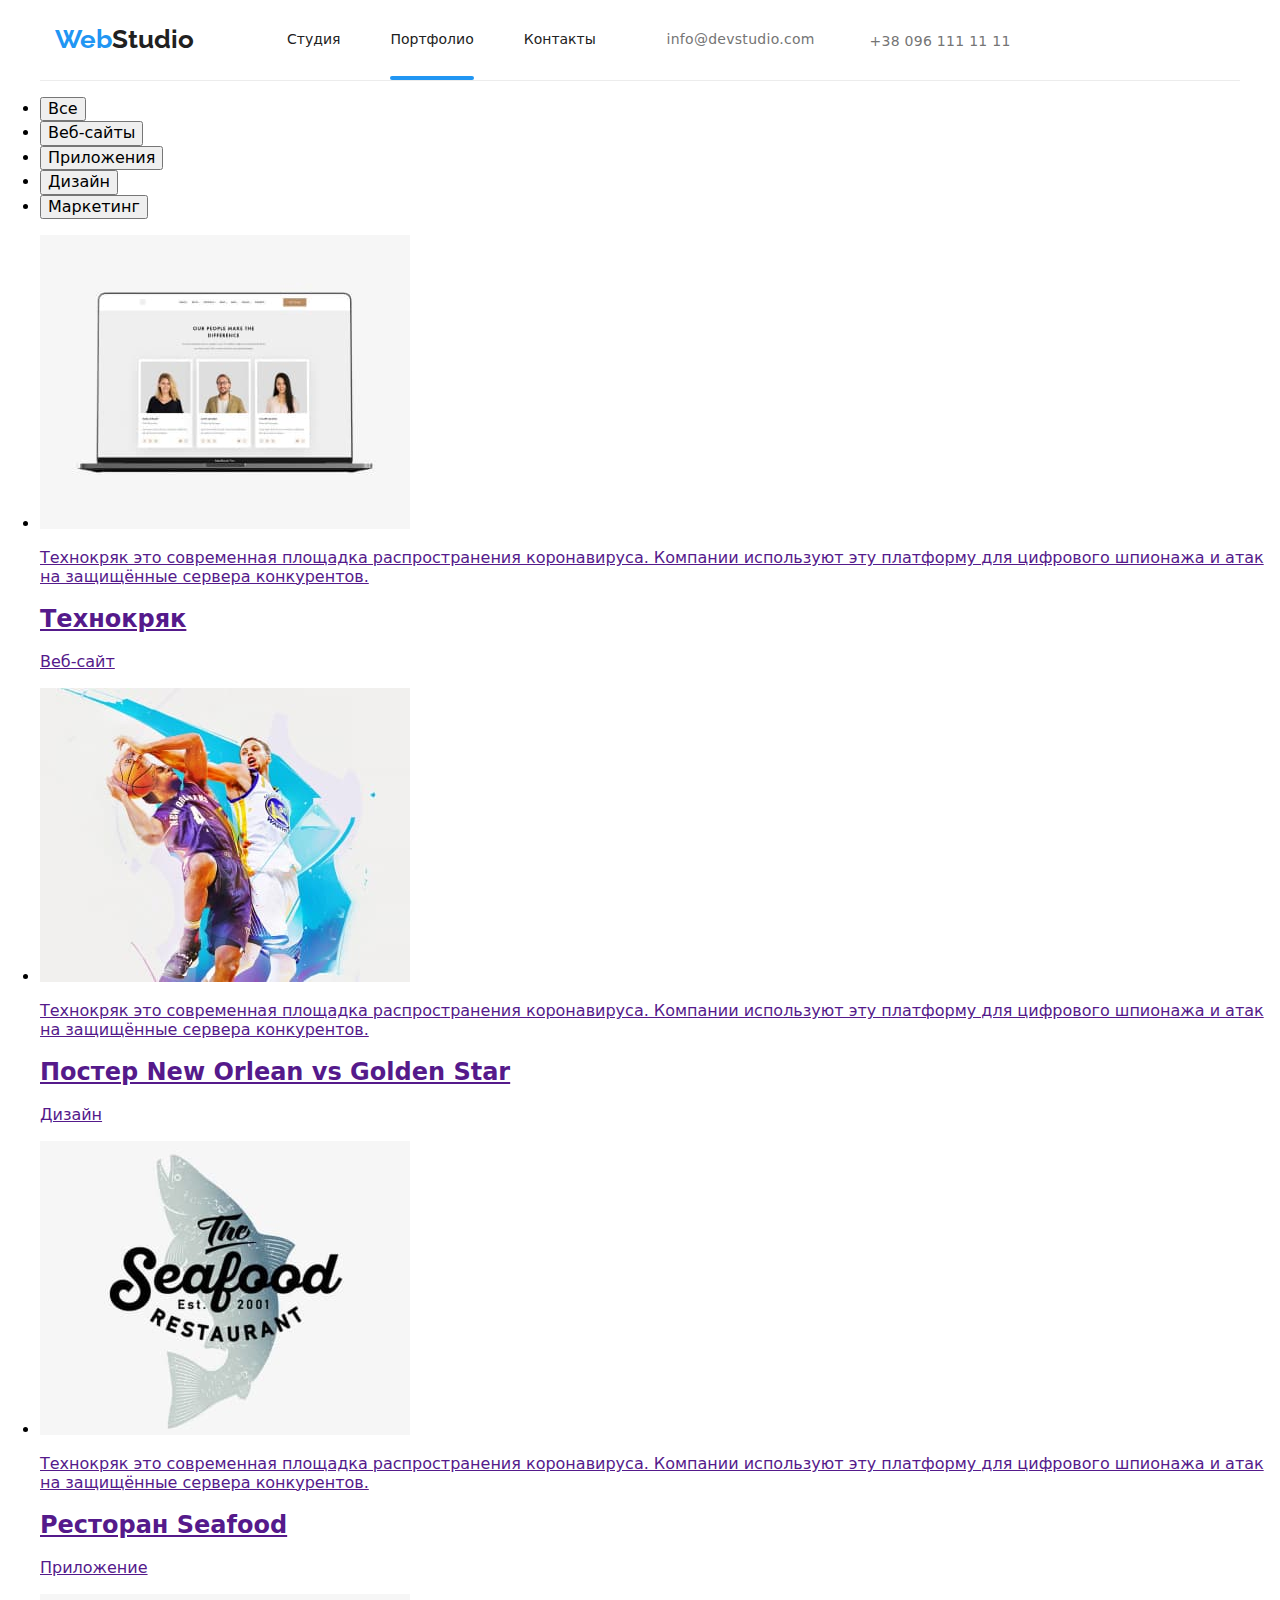
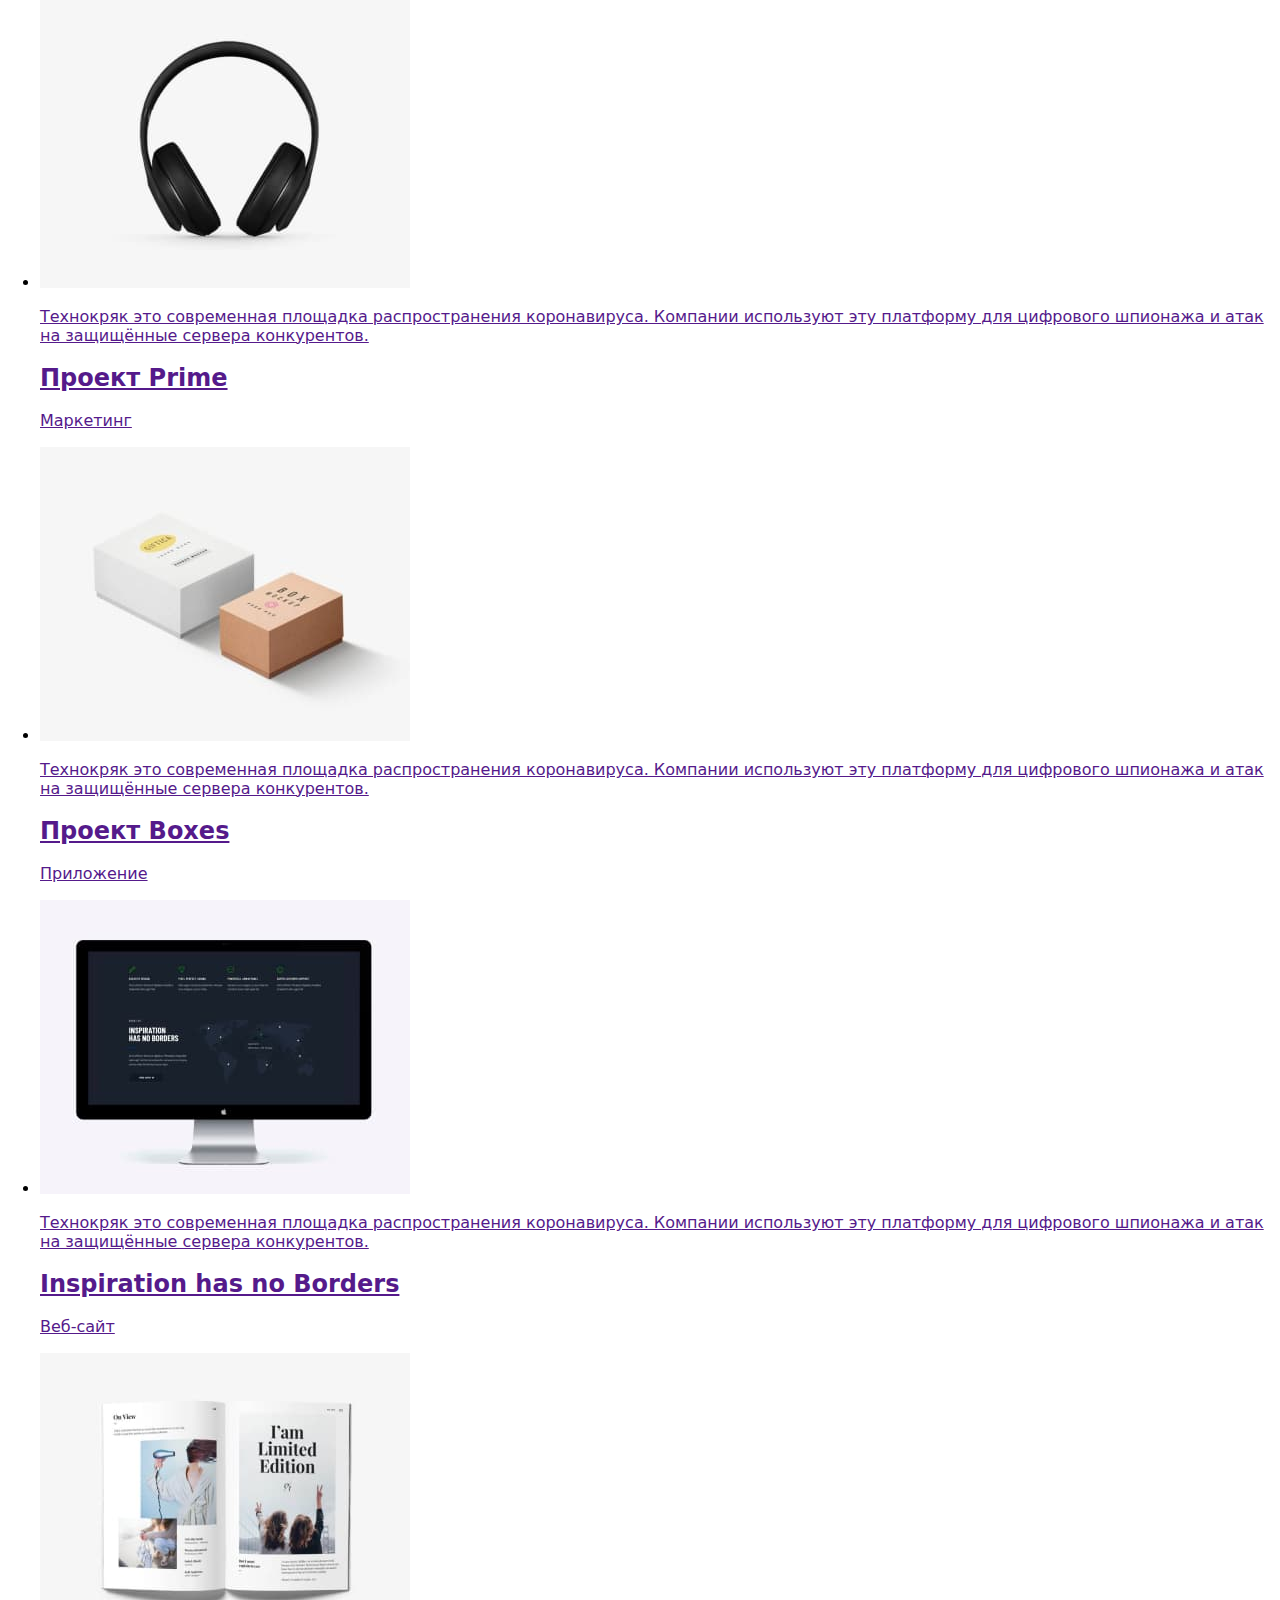
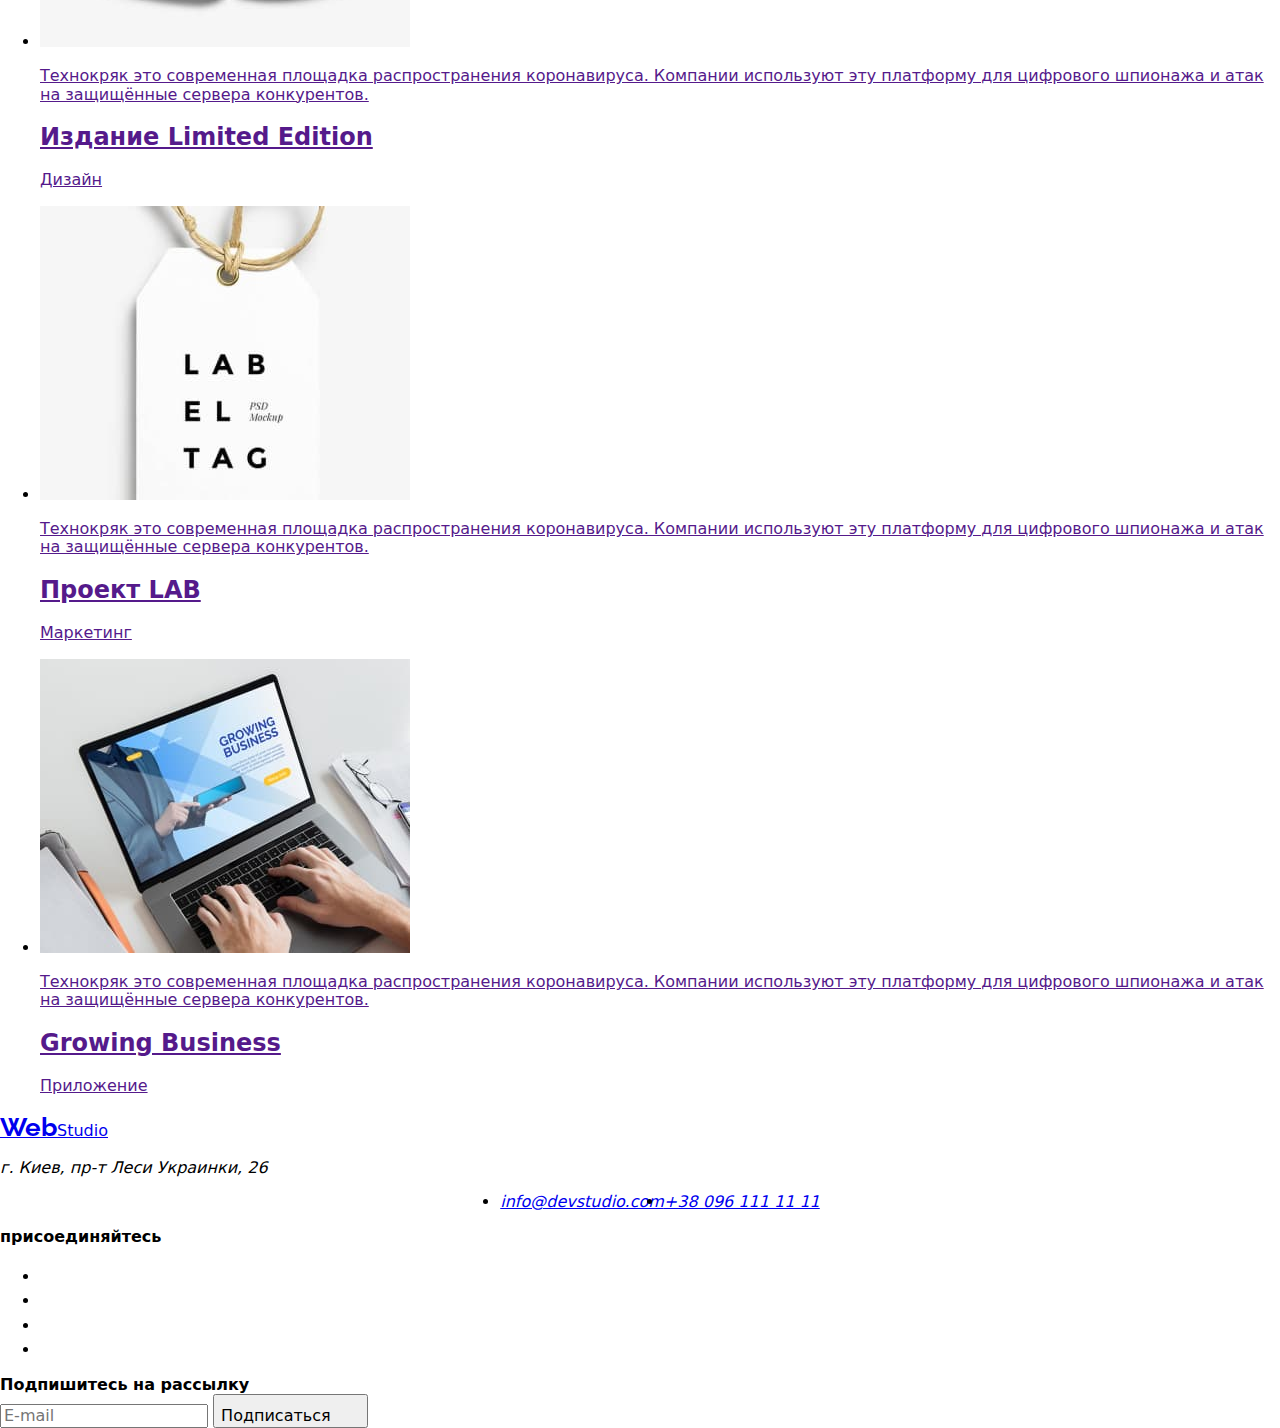
==== portfolio.html @ 25b73cc4 "Сделала хедер и герой" ====
<!DOCTYPE html>
<html lang="ru">
<head>
    <meta charset="UTF-8">
    <meta http-equiv="X-UA-Compatible" content="IE=edge">
    <meta name="viewport" content="width=device-width, initial-scale=1.0">
    <title>Portfolio</title>
    <link rel="preconnect" href="https://fonts.googleapis.com">
    <link rel="preconnect" href="https://fonts.gstatic.com" crossorigin>
    <link href="https://fonts.googleapis.com/css2?family=Raleway:wght@700&family=Roboto:wght@400;500;700;900&display=swap" rel="stylesheet">
    <link rel="stylesheet" href="https://cdnjs.cloudflare.com/ajax/libs/modern-normalize/1.1.0/modern-normalize.min.css">
    <link rel="stylesheet" href="./css/main.min.css">
</head>
<body>
    <!--Шапка сайта-->
    <header class="page-hader">
        <nav class="main-nav">
            <a href="./index.html" class="logo">
            <span class="logo__part">Web</span><span class="logo__dark">Studio</span>
            </a>
            <ul class="main-nav__item">
                <li class="main-nav__list"><a href="./index.html" class="main-nav__link">Студия</a></li>
                <li class="main-nav__list"><a href="./portfolio.html" class="main-nav__link current">Портфолио</a></li>
                <li class="main-nav__list"><a href="" class="main-nav__link">Контакты</a></li>
            </ul>
        </nav>
            <ul class="contacts-box">
                <li class="contacts-box__list">
                    <a href="mailto:info@devstudio.com" class="contacts-box__link">
                        <svg class="contacts-box__icon" width="16" height="12">
                            <use href="../images/icons.svg#icon-mail"></use>
                        </svg>
                    info@devstudio.com</a>
                </li>
                <li class="contacts-box__list">
                    <a href="tel:+380961111111" class="contacts-box__link">
                        <svg class="contacts-box__icon" width="10" height="16">
                            <use href="./images/icons.svg#icon-tel"></use>
                        </svg>
                    +38 096 111 11 11</a>
                </li>
            </ul>
</header>
    <!--Уникальное содержание сайта-->
    <main>
    <section class="item centred section">
        <div class="conteiner">
        <!--Портфолио-->
        <!--Фильтр-->
             <ul class="btns">
                <li class="list-btn"><button class="btn centred" type="button">Все</button></li>
                <li class="list-btn"><button class="btn centred" type="button">Веб-сайты</button></li>
                <li class="list-btn"><button class="btn centred" type="button">Приложения</button></li>
                <li class="list-btn"><button class="btn centred" type="button">Дизайн</button></li>
                <li class="list-btn"><button class="btn centred" type="button">Маркетинг</button></li>
            </ul>

        <!--Набор карточек-->
            <ul class="preview">
                <li class="title-list">
                    <a href="" class="preview-link">
                        <div class="image">
                            <img src="./images/img7.jpg" class="title-img" alt="Наши люди" width="370">
                            <!-- hover overlay-->

                            <div class="text-inscription">
                                <p class="text">
                                Технокряк это современная площадка распространения коронавируса. Компании используют эту платформу для цифрового шпионажа и атак на защищённые сервера конкурентов.
                                </p>
                            </div>
                        </div>
                        <div class="padding">
                            <h2 class="title">Технокряк</h2>
                            <p class="part">Веб-сайт</p>
                        </div> 
                    </a>
                </li>
                <li class="title-list">
                    <a href="" class="preview-link">
                        <div class="image">
                            <img src="./images/img8.jpg" class="title-img" alt="Два парня играют в баскетбол" width="370">
                            
                            <!-- hover overlay-->

                            <div class="text-inscription">
                                <p class="text">
                                Технокряк это современная площадка распространения коронавируса. Компании используют эту платформу для цифрового шпионажа и атак на защищённые сервера конкурентов.
                                </p>
                            </div>
                        </div>
                        <div class="padding">
                            <h2 class="title">Постер New Orlean vs Golden Star</h2>
                            <p class="part">Дизайн</p>
                        </div>
                    </a> 
                </li>
                <li class="title-list">
                    <a href="" class="preview-link">
                        <div class="image">
                            <img src="./images/img9.jpg" class="title-img" alt="Логотип ресторана Seafood" width="370">
                            <!-- hover overlay-->

                            <div class="text-inscription">
                                <p class="text">
                                Технокряк это современная площадка распространения коронавируса. Компании используют эту платформу для цифрового шпионажа и атак на защищённые сервера конкурентов.
                                </p>
                            </div>
                        </div>
                        <div class="padding">
                            <h2 class="title">Ресторан Seafood</h2>
                            <p class="part">Приложение</p>
                        </div> 
                    </a>       
                </li>
                <li class="title-list">
                    <a href="" class="preview-link">
                        <div class="image">
                            <img src="./images/img10.jpg" class="title-img" alt="Наши люди" width="370">
                            <!-- hover overlay-->

                            <div class="text-inscription">
                                <p class="text">
                                Технокряк это современная площадка распространения коронавируса. Компании используют эту платформу для цифрового шпионажа и атак на защищённые сервера конкурентов.
                                </p>
                            </div>
                        </div>
                        <div class="padding">
                            <h2 class="title">Проект Prime</h2>
                            <p class="part">Маркетинг</p>
                        </div> 
                    </a>
                </li>
                <li class="title-list">
                    <a href="" class="preview-link">
                        <div class="image">
                            <img src="./images/img11.jpg" class="title-img" alt="Наушники" width="370">
                            
                            <!-- hover overlay-->

                            <div class="text-inscription">
                                <p class="text">
                                Технокряк это современная площадка распространения коронавируса. Компании используют эту платформу для цифрового шпионажа и атак на защищённые сервера конкурентов.
                                </p>
                            </div>
                        </div>
                        <div class="padding">
                            <h2 class="title">Проект Boxes</h2>
                            <p class="part">Приложение</p>
                        </div>
                    </a> 
                </li>
                <li class="title-list">
                    <a href="" class="preview-link">
                        <div class="image">
                            <img src="./images/img12.jpg" class="title-img" alt="Логотип ресторана Seafood" width="370">
                            <!-- hover overlay-->

                            <div class="text-inscription">
                                <p class="text">
                                Технокряк это современная площадка распространения коронавируса. Компании используют эту платформу для цифрового шпионажа и атак на защищённые сервера конкурентов.
                                </p>
                            </div>
                        </div>
                        <div class="padding">
                            <h2 class="title">Inspiration has no Borders</h2>
                            <p class="part">Веб-сайт</p>
                        </div> 
                    </a>       
                </li>
                <li class="title-list">
                    <a href="" class="preview-link">
                        <div class="image">
                            <img src="./images/img13.jpg" class="title-img" alt="Наши люди" width="370">
                            <!-- hover overlay-->

                            <div class="text-inscription">
                                <p class="text">
                                Технокряк это современная площадка распространения коронавируса. Компании используют эту платформу для цифрового шпионажа и атак на защищённые сервера конкурентов.
                                </p>
                            </div>
                        </div>
                        <div class="padding">
                            <h2 class="title">Издание Limited Edition</h2>
                            <p class="part">Дизайн</p>
                        </div> 
                    </a>
                </li>
                <li class="title-list">
                    <a href="" class="preview-link">
                        <div class="image">
                            <img src="./images/img14.jpg" class="title-img" alt="Два парня играют в баскетбол" width="370">
                            
                            <!-- hover overlay-->

                            <div class="text-inscription">
                                <p class="text">
                                Технокряк это современная площадка распространения коронавируса. Компании используют эту платформу для цифрового шпионажа и атак на защищённые сервера конкурентов.
                                </p>
                            </div>
                        </div>
                        <div class="padding">
                            <h2 class="title">Проект LAB</h2>
                            <p class="part">Маркетинг</p>
                        </div>
                    </a> 
                </li>
                <li class="title-list">
                    <a href="" class="preview-link">
                        <div class="image">
                            <img src="./images/img15.jpg" class="title-img" alt="Логотип ресторана Seafood" width="370">
                            <!-- hover overlay-->

                            <div class="text-inscription">
                                <p class="text">
                                Технокряк это современная площадка распространения коронавируса. Компании используют эту платформу для цифрового шпионажа и атак на защищённые сервера конкурентов.
                                </p>
                            </div>
                        </div>
                        <div class="padding">
                            <h2 class="title">Growing Business</h2>
                            <p class="part">Приложение</p>
                        </div> 
                    </a>       
                </li>
            </ul>
        </div>
    </section>
    </main>

<!--Подвал-->
<footer class="footer">
    <div class="footer-section">
        <div class="address-box">
            <a class="logo-link" href="./index.html">
                <span class="logo">Web</span><span class="logo-light">Studio</span>
            </a>
            <address class="address">
                <p class="part">г. Киев, пр-т Леси Украинки, 26</p>
                <ul class="contacts-box">
                    <li class="list"><a href="mailto:info@devstudio.com" class="link">info@devstudio.com</a></li>
                    <li><a href="tel:+380961111111" class="link">+38 096 111 11 11</a></li>
                </ul>
            </address>
        </div>  
        <div class="social-box">
            <b class="appeal">присоединяйтесь</b>
            <ul class="social-links">
                <li class="list-link">
                    <a href="" class="link-social">
                    <svg class="icon" width="20" height="20">
                        <use href="./images/icons.svg#icon-instagram"></use>
                    </svg>
                    </a></li>
                <li class="list-link">
                    <a href="" class="link-social">
                    <svg class="icon" width="20" height="20">
                        <use href="./images/icons.svg#icon-twitter"></use>
                    </svg>
                    </a></li>
                <li class="list-link">
                    <a href="" class="link-social">
                    <svg class="icon" width="20" height="20">
                        <use href="./images/icons.svg#icon-facebook"></use>
                    </svg>
                    </a></li>
                <li class="list-link">
                    <a href="" class="link-social">
                    <svg class="icon" width="20" height="20">
                        <use href="./images/icons.svg#icon-linkedin"></use>
                    </svg>
                    </a></li>
            </ul>
        </div>
        <div class="sign-box">
            <b class="appeal">Подпишитесь на рассылку</b>
            <form class="sign-form">
                <input type="mail"  placeholder="E-mail"/>
            <button class="btn">Подписаться
                <svg class="icon" width="24" height="24">
                    <use href="./images/icons.svg#icon-send" ></use>
                </svg>
            </button>
            </form>
    </div>
</footer>
</body>
</html>
---- css/main.min.css ----
.main-nav__item{list-style-type:none;margin:0;padding:0}.main-nav__item,.main-nav,.page-hader{display:flex;align-items:center}.hero{text-align:center}.page-hader{width:1200px;padding-left:15px;padding-right:15px;margin:0 auto}.page-hader{background-color:#fff;border-bottom:1px solid #ececec}.main-nav__link{position:relative;display:block;padding-top:32px;padding-bottom:32px;font-weight:500;font-size:14px;line-height:1.14;color:#212121;text-decoration:none;transition:color 250ms cubic-bezier(0.4, 0, 0.2, 1)}.main-nav__link:hover,.main-nav__link:focus{color:#2196f3}.main-nav__link::after{content:"";position:absolute;left:0;bottom:0;display:block;width:100%;height:4px;background:#2196f3;border-radius:2px;opacity:0}.current::after{opacity:1;color:#2196f3}.main-nav__list:not(:last-child){margin-right:50px}.contacts-box{display:block;display:flex;justify-content:center}.contacts-box__link{color:currentColor;font-weight:500;font-size:14px;line-height:1.14;letter-spacing:.02em;text-decoration:none;font-style:normal;padding-top:32px;padding-bottom:32px;margin:0;color:#757575;transition:color 250ms cubic-bezier(0.4, 0, 0.2, 1)}.contacts-box__link:hover,.contacts-box__link:focus{color:#2196f3}.contacts-box__list{display:flex;display:inline-block;justify-content:center;align-items:center;cursor:pointer;fill:currentColor}.contacts-box__list:not(:last-child){margin-right:30px}.contacts-box__icon{margin-right:10px}.logo{font-family:Raleway,sans-serif;font-weight:bold;font-size:26px;line-height:1.2;text-decoration:none}.logo__part{color:#2196f3}.logo__light{color:#fff}.logo__dark{color:#212121;margin-right:93px}.hero{padding-top:200px;padding-bottom:200px;max-width:1600px;margin-left:auto;margin-right:auto;background-repeat:no-repeat;background-position:center;background-size:cover;background-image:linear-gradient(rgba(47, 48, 58, 0.4), rgba(47, 48, 58, 0.4)),url(../images/img22.jpg)}.hero__title{font-weight:900;font-size:44px;line-height:1.36;color:#fff;text-transform:uppercase;margin-bottom:30px}.hero__btn{display:inline-block;padding-top:10px;padding-bottom:10px;padding-left:32px;padding-right:32px;font-family:Roboto;font-weight:700;font-size:16px;line-height:1.87;min-width:200px;background:#2196f3;cursor:pointer;color:#fff;border-radius:4px;box-shadow:0px 4px 4px rgba(0,0,0,.15);transform:background-color 250ms cubic-bezier(0.4, 0, 0.2, 1);border:none}.hero__btn:hover,.hero__btn:focus{background-color:#188ce8}/*# sourceMappingURL=main.min.css.map */
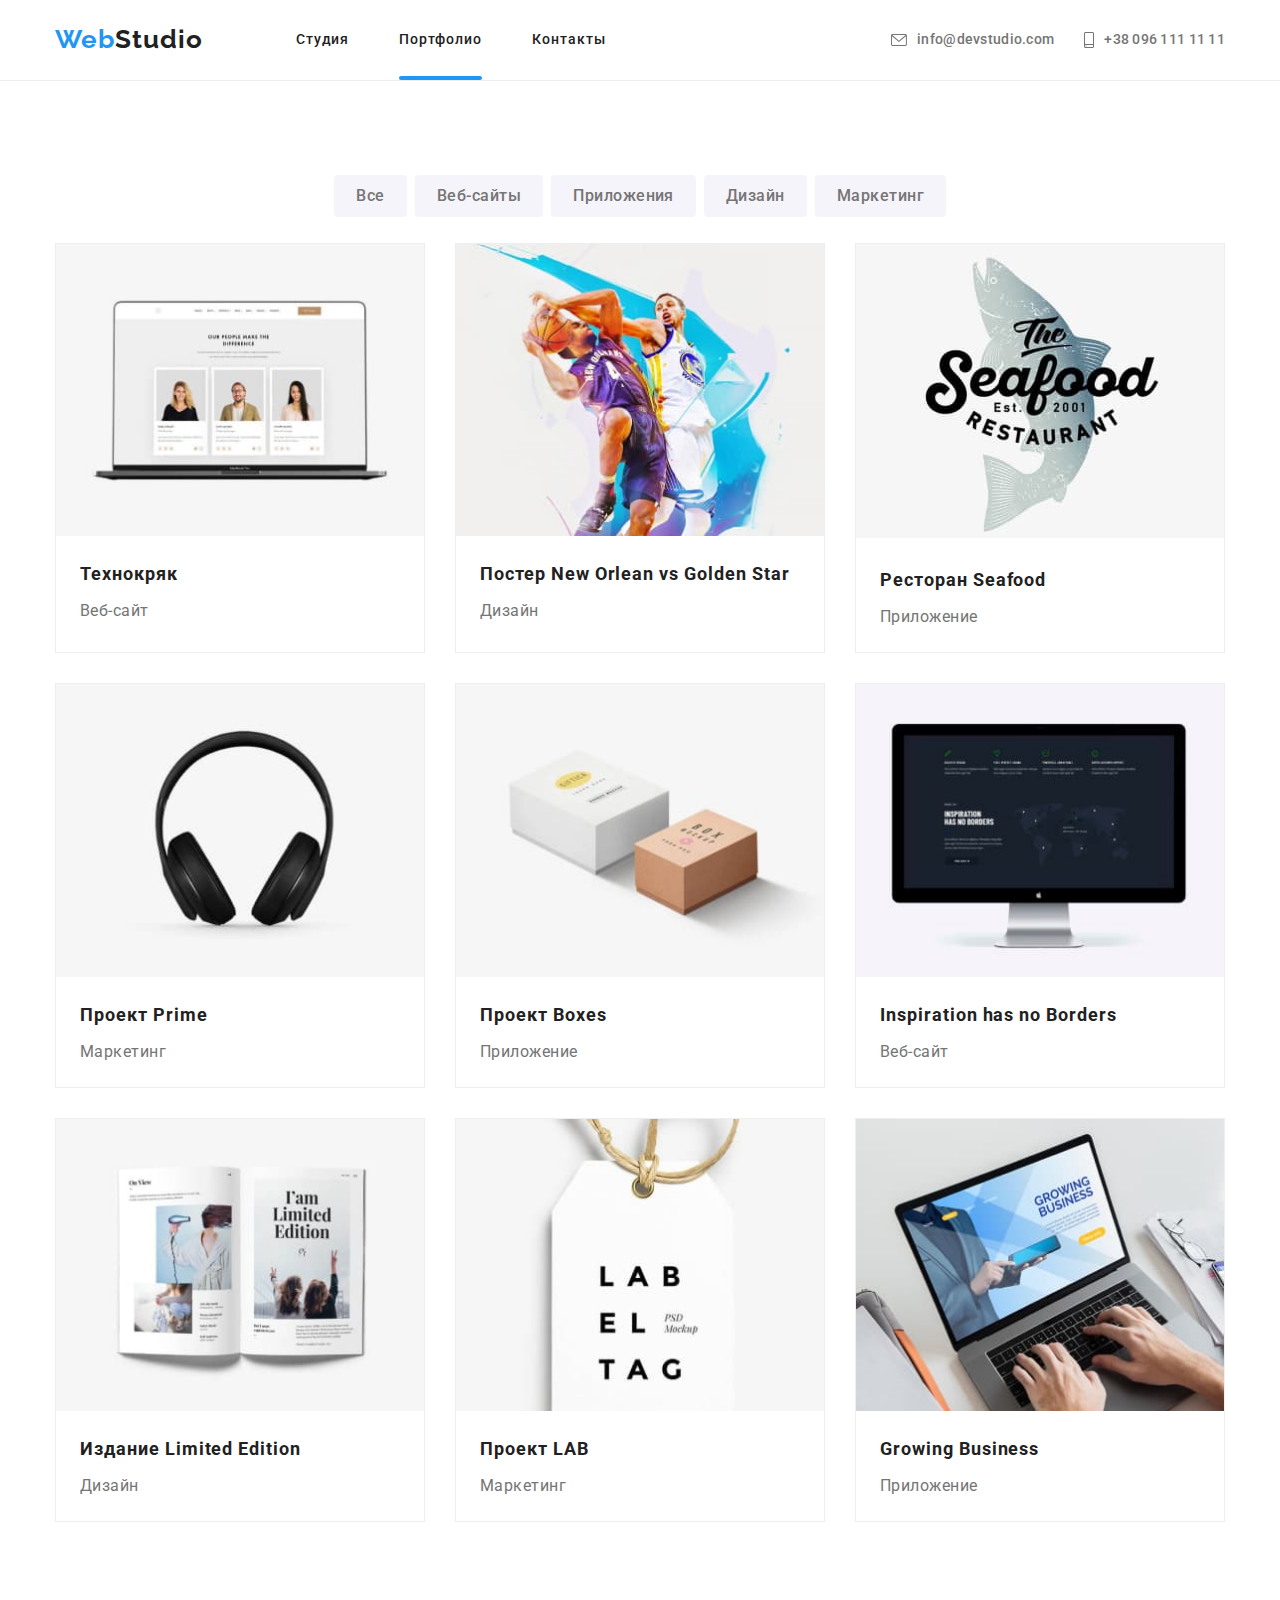
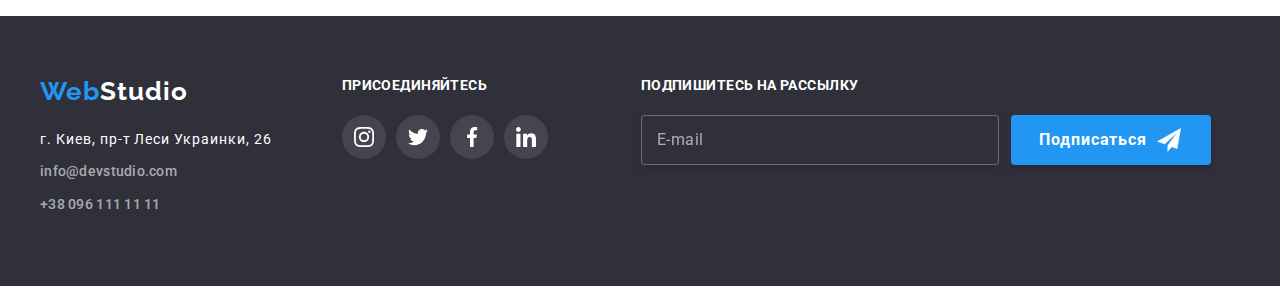
==== commit 49d3ec67: "BEM & SASS" ====
--- a/portfolio.html
+++ b/portfolio.html
@@ -14,211 +14,206 @@
 <body>
     <!--Шапка сайта-->
     <header class="page-hader">
-        <nav class="main-nav">
-            <a href="./index.html" class="logo">
-            <span class="logo__part">Web</span><span class="logo__dark">Studio</span>
-            </a>
-            <ul class="main-nav__item">
-                <li class="main-nav__list"><a href="./index.html" class="main-nav__link">Студия</a></li>
-                <li class="main-nav__list"><a href="./portfolio.html" class="main-nav__link current">Портфолио</a></li>
-                <li class="main-nav__list"><a href="" class="main-nav__link">Контакты</a></li>
+        <div class="conteiner page-hader__conteiner">
+            <nav class="main-nav">
+                <a href="./index.html" class="logo">
+                <span class="logo__part">Web</span><span class="logo__dark">Studio</span>
+                </a>
+                <ul class="main-nav__item">
+                    <li class="main-nav__list"><a href="./index.html" class="main-nav__link">Студия</a></li>
+                    <li class="main-nav__list"><a href="./portfolio.html" class="main-nav__link current">Портфолио</a></li>
+                    <li class="main-nav__list"><a href="" class="main-nav__link">Контакты</a></li>
+                </ul>
+            </nav>
+            <ul class="contacts-box">
+                    <li class="contacts-box__list">
+                        <a href="mailto:info@devstudio.com" class="contacts-box__link">
+                            <svg class="contacts-box__icon" width="16" height="12">
+                                <use href="../images/icons.svg#icon-mail"></use>
+                            </svg>
+                        info@devstudio.com</a>
+                    </li>
+                    <li class="contacts-box__list">
+                        <a href="tel:+380961111111" class="contacts-box__link">
+                            <svg class="contacts-box__icon" width="10" height="16">
+                                <use href="./images/icons.svg#icon-tel"></use>
+                            </svg>
+                        +38 096 111 11 11</a>
+                    </li>
             </ul>
-        </nav>
-            <ul class="contacts-box">
-                <li class="contacts-box__list">
-                    <a href="mailto:info@devstudio.com" class="contacts-box__link">
-                        <svg class="contacts-box__icon" width="16" height="12">
-                            <use href="../images/icons.svg#icon-mail"></use>
-                        </svg>
-                    info@devstudio.com</a>
-                </li>
-                <li class="contacts-box__list">
-                    <a href="tel:+380961111111" class="contacts-box__link">
-                        <svg class="contacts-box__icon" width="10" height="16">
-                            <use href="./images/icons.svg#icon-tel"></use>
-                        </svg>
-                    +38 096 111 11 11</a>
-                </li>
-            </ul>
-</header>
+        </div>
+    </header>
     <!--Уникальное содержание сайта-->
     <main>
-    <section class="item centred section">
+    <section class="card-set section">
         <div class="conteiner">
         <!--Портфолио-->
         <!--Фильтр-->
-             <ul class="btns">
-                <li class="list-btn"><button class="btn centred" type="button">Все</button></li>
-                <li class="list-btn"><button class="btn centred" type="button">Веб-сайты</button></li>
-                <li class="list-btn"><button class="btn centred" type="button">Приложения</button></li>
-                <li class="list-btn"><button class="btn centred" type="button">Дизайн</button></li>
-                <li class="list-btn"><button class="btn centred" type="button">Маркетинг</button></li>
+             <ul class="card-set__btns">
+                <li class="card-set__list"><button class="card-set__btn" type="button">Все</button></li>
+                <li class="card-set__list"><button class="card-set__btn" type="button">Веб-сайты</button></li>
+                <li class="card-set__list"><button class="card-set__btn" type="button">Приложения</button></li>
+                <li class="card-set__list"><button class="card-set__btn" type="button">Дизайн</button></li>
+                <li class="card-set__list"><button class="card-set__btn" type="button">Маркетинг</button></li>
             </ul>
 
         <!--Набор карточек-->
-            <ul class="preview">
-                <li class="title-list">
-                    <a href="" class="preview-link">
-                        <div class="image">
-                            <img src="./images/img7.jpg" class="title-img" alt="Наши люди" width="370">
-                            <!-- hover overlay-->
-
-                            <div class="text-inscription">
-                                <p class="text">
-                                Технокряк это современная площадка распространения коронавируса. Компании используют эту платформу для цифрового шпионажа и атак на защищённые сервера конкурентов.
-                                </p>
-                            </div>
-                        </div>
-                        <div class="padding">
-                            <h2 class="title">Технокряк</h2>
-                            <p class="part">Веб-сайт</p>
-                        </div> 
-                    </a>
-                </li>
-                <li class="title-list">
-                    <a href="" class="preview-link">
-                        <div class="image">
-                            <img src="./images/img8.jpg" class="title-img" alt="Два парня играют в баскетбол" width="370">
+            <ul class="product-item">
+                <li class="product">
+                    <a href="" class="product__link">
+                        <div class="product__span">
+                            <img src="./images/img7.jpg" class="product__img" alt="Наши люди" width="370">
+                            <div class="product__inscription">
+                                <p class="product__text">
+                                Технокряк это современная площадка распространения коронавируса. Компании используют эту платформу для цифрового шпионажа и атак на защищённые сервера конкурентов.
+                                </p>
+                            </div>
+                        </div>
+                        <div class="product__main-info">
+                            <h2 class="product__title">Технокряк</h2>
+                            <p class="product__name">Веб-сайт</p>
+                        </div> 
+                    </a>
+                </li>
+                <li class="product">
+                    <a href="" class="product__link">
+                        <div class="product__span">
+                            <img src="./images/img8.jpg" class="product__img" alt="Два парня играют в баскетбол" width="370">
+            
+                            <div class="product__inscription">
+                                <p class="product__text">
+                                Технокряк это современная площадка распространения коронавируса. Компании используют эту платформу для цифрового шпионажа и атак на защищённые сервера конкурентов.
+                                </p>
+                            </div>
+                        </div>
+                        <div class="product__main-info">
+                            <h2 class="product__title">Постер New Orlean vs Golden Star</h2>
+                            <p class="product__name">Дизайн</p>
+                        </div>
+                    </a> 
+                </li>
+                <li class="product">
+                    <a href="" class="product__link">
+                        <div class="product__span">
+                            <img src="./images/img9.jpg" class="product__-img" alt="Логотип ресторана Seafood" width="370">
+                        
+
+                            <div class="product__inscription">
+                                <p class="product__text">
+                                Технокряк это современная площадка распространения коронавируса. Компании используют эту платформу для цифрового шпионажа и атак на защищённые сервера конкурентов.
+                                </p>
+                            </div>
+                        </div>
+                        <div class="product__main-info">
+                            <h2 class="product__title">Ресторан Seafood</h2>
+                            <p class="product__name">Приложение</p>
+                        </div> 
+                    </a>       
+                </li>
+                <li class="product">
+                    <a href="" class="product__link">
+                        <div class="product__span">
+                            <img src="./images/img10.jpg" class="product__img" alt="Наши люди" width="370">
                             
-                            <!-- hover overlay-->
-
-                            <div class="text-inscription">
-                                <p class="text">
-                                Технокряк это современная площадка распространения коронавируса. Компании используют эту платформу для цифрового шпионажа и атак на защищённые сервера конкурентов.
-                                </p>
-                            </div>
-                        </div>
-                        <div class="padding">
-                            <h2 class="title">Постер New Orlean vs Golden Star</h2>
-                            <p class="part">Дизайн</p>
+
+                            <div class="product__inscription">
+                                <p class="product__text">
+                                Технокряк это современная площадка распространения коронавируса. Компании используют эту платформу для цифрового шпионажа и атак на защищённые сервера конкурентов.
+                                </p>
+                            </div>
+                        </div>
+                        <div class="product__main-info">
+                            <h2 class="product__title">Проект Prime</h2>
+                            <p class="product__name">Маркетинг</p>
+                        </div> 
+                    </a>
+                </li>
+                <li class="product">
+                    <a href="" class="product__link">
+                        <div class="product__span">
+                            <img src="./images/img11.jpg" class="product__img" alt="Наушники" width="370">
+                            
+                            <div class="product__inscription">
+                                <p class="product__text">
+                                Технокряк это современная площадка распространения коронавируса. Компании используют эту платформу для цифрового шпионажа и атак на защищённые сервера конкурентов.
+                                </p>
+                            </div>
+                        </div>
+                        <div class="product__main-info">
+                            <h2 class="product__title">Проект Boxes</h2>
+                            <p class="product__name">Приложение</p>
                         </div>
                     </a> 
                 </li>
-                <li class="title-list">
-                    <a href="" class="preview-link">
-                        <div class="image">
-                            <img src="./images/img9.jpg" class="title-img" alt="Логотип ресторана Seafood" width="370">
-                            <!-- hover overlay-->
-
-                            <div class="text-inscription">
-                                <p class="text">
-                                Технокряк это современная площадка распространения коронавируса. Компании используют эту платформу для цифрового шпионажа и атак на защищённые сервера конкурентов.
-                                </p>
-                            </div>
-                        </div>
-                        <div class="padding">
-                            <h2 class="title">Ресторан Seafood</h2>
-                            <p class="part">Приложение</p>
+                <li class="product">
+                    <a href="" class="product__link">
+                        <div class="product__span">
+                            <img src="./images/img12.jpg" class="product__img" alt="Логотип ресторана Seafood" width="370">
+                           
+
+                            <div class="product__inscription">
+                                <p class="product__text">
+                                Технокряк это современная площадка распространения коронавируса. Компании используют эту платформу для цифрового шпионажа и атак на защищённые сервера конкурентов.
+                                </p>
+                            </div>
+                        </div>
+                        <div class="product__main-info">
+                            <h2 class="product__title">Inspiration has no Borders</h2>
+                            <p class="product__name">Веб-сайт</p>
                         </div> 
                     </a>       
                 </li>
-                <li class="title-list">
-                    <a href="" class="preview-link">
-                        <div class="image">
-                            <img src="./images/img10.jpg" class="title-img" alt="Наши люди" width="370">
-                            <!-- hover overlay-->
-
-                            <div class="text-inscription">
-                                <p class="text">
-                                Технокряк это современная площадка распространения коронавируса. Компании используют эту платформу для цифрового шпионажа и атак на защищённые сервера конкурентов.
-                                </p>
-                            </div>
-                        </div>
-                        <div class="padding">
-                            <h2 class="title">Проект Prime</h2>
-                            <p class="part">Маркетинг</p>
-                        </div> 
-                    </a>
-                </li>
-                <li class="title-list">
-                    <a href="" class="preview-link">
-                        <div class="image">
-                            <img src="./images/img11.jpg" class="title-img" alt="Наушники" width="370">
+                <li class="product">
+                    <a href="" class="product__link">
+                        <div class="product__span">
+                            <img src="./images/img13.jpg" class="product__img" alt="Наши люди" width="370">
+                        
+
+                            <div class="product__inscription">
+                                <p class="product__text">
+                                Технокряк это современная площадка распространения коронавируса. Компании используют эту платформу для цифрового шпионажа и атак на защищённые сервера конкурентов.
+                                </p>
+                            </div>
+                        </div>
+                        <div class="product__main-info">
+                            <h2 class="product__title">Издание Limited Edition</h2>
+                            <p class="product__name">Дизайн</p>
+                        </div> 
+                    </a>
+                </li>
+                <li class="product">
+                    <a href="" class="product__link">
+                        <div class="product__span">
+                            <img src="./images/img14.jpg" class="product__img" alt="Два парня играют в баскетбол" width="370">
                             
-                            <!-- hover overlay-->
-
-                            <div class="text-inscription">
-                                <p class="text">
-                                Технокряк это современная площадка распространения коронавируса. Компании используют эту платформу для цифрового шпионажа и атак на защищённые сервера конкурентов.
-                                </p>
-                            </div>
-                        </div>
-                        <div class="padding">
-                            <h2 class="title">Проект Boxes</h2>
-                            <p class="part">Приложение</p>
+
+                            <div class="product__inscription">
+                                <p class="product__text">
+                                Технокряк это современная площадка распространения коронавируса. Компании используют эту платформу для цифрового шпионажа и атак на защищённые сервера конкурентов.
+                                </p>
+                            </div>
+                        </div>
+                        <div class="product__main-info">
+                            <h2 class="product__title">Проект LAB</h2>
+                            <p class="product__name">Маркетинг</p>
                         </div>
                     </a> 
                 </li>
-                <li class="title-list">
-                    <a href="" class="preview-link">
-                        <div class="image">
-                            <img src="./images/img12.jpg" class="title-img" alt="Логотип ресторана Seafood" width="370">
-                            <!-- hover overlay-->
-
-                            <div class="text-inscription">
-                                <p class="text">
-                                Технокряк это современная площадка распространения коронавируса. Компании используют эту платформу для цифрового шпионажа и атак на защищённые сервера конкурентов.
-                                </p>
-                            </div>
-                        </div>
-                        <div class="padding">
-                            <h2 class="title">Inspiration has no Borders</h2>
-                            <p class="part">Веб-сайт</p>
-                        </div> 
-                    </a>       
-                </li>
-                <li class="title-list">
-                    <a href="" class="preview-link">
-                        <div class="image">
-                            <img src="./images/img13.jpg" class="title-img" alt="Наши люди" width="370">
-                            <!-- hover overlay-->
-
-                            <div class="text-inscription">
-                                <p class="text">
-                                Технокряк это современная площадка распространения коронавируса. Компании используют эту платформу для цифрового шпионажа и атак на защищённые сервера конкурентов.
-                                </p>
-                            </div>
-                        </div>
-                        <div class="padding">
-                            <h2 class="title">Издание Limited Edition</h2>
-                            <p class="part">Дизайн</p>
-                        </div> 
-                    </a>
-                </li>
-                <li class="title-list">
-                    <a href="" class="preview-link">
-                        <div class="image">
-                            <img src="./images/img14.jpg" class="title-img" alt="Два парня играют в баскетбол" width="370">
-                            
-                            <!-- hover overlay-->
-
-                            <div class="text-inscription">
-                                <p class="text">
-                                Технокряк это современная площадка распространения коронавируса. Компании используют эту платформу для цифрового шпионажа и атак на защищённые сервера конкурентов.
-                                </p>
-                            </div>
-                        </div>
-                        <div class="padding">
-                            <h2 class="title">Проект LAB</h2>
-                            <p class="part">Маркетинг</p>
-                        </div>
-                    </a> 
-                </li>
-                <li class="title-list">
-                    <a href="" class="preview-link">
-                        <div class="image">
-                            <img src="./images/img15.jpg" class="title-img" alt="Логотип ресторана Seafood" width="370">
-                            <!-- hover overlay-->
-
-                            <div class="text-inscription">
-                                <p class="text">
-                                Технокряк это современная площадка распространения коронавируса. Компании используют эту платформу для цифрового шпионажа и атак на защищённые сервера конкурентов.
-                                </p>
-                            </div>
-                        </div>
-                        <div class="padding">
-                            <h2 class="title">Growing Business</h2>
-                            <p class="part">Приложение</p>
+                <li class="product">
+                    <a href="" class="product__link">
+                        <div class="product__span">
+                            <img src="./images/img15.jpg" class="product__img" alt="Логотип ресторана Seafood" width="370">
+                           
+
+                            <div class="product__inscription">
+                                <p class="product__text">
+                                Технокряк это современная площадка распространения коронавируса. Компании используют эту платформу для цифрового шпионажа и атак на защищённые сервера конкурентов.
+                                </p>
+                            </div>
+                        </div>
+                        <div class="product__main-info">
+                            <h2 class="product__title">Growing Business</h2>
+                            <p class="product__name">Приложение</p>
                         </div> 
                     </a>       
                 </li>
@@ -228,60 +223,73 @@
     </main>
 
 <!--Подвал-->
-<footer class="footer">
-    <div class="footer-section">
-        <div class="address-box">
-            <a class="logo-link" href="./index.html">
-                <span class="logo">Web</span><span class="logo-light">Studio</span>
-            </a>
-            <address class="address">
-                <p class="part">г. Киев, пр-т Леси Украинки, 26</p>
-                <ul class="contacts-box">
-                    <li class="list"><a href="mailto:info@devstudio.com" class="link">info@devstudio.com</a></li>
-                    <li><a href="tel:+380961111111" class="link">+38 096 111 11 11</a></li>
+    <footer class="footer">
+        <div class="footer-section">
+            <div class="address-box">
+                <a href="./index.html" class="logo footer__logo">
+                    <span class="logo__part">Web</span><span class="logo__light">Studio</span>
+                    </a>
+                <address class="address">
+                    <p class="address__part">г. Киев, пр-т Леси Украинки, 26</p>
+                    <!--<ul class="contacts-box">
+                        <li class="list"><a href="mailto:info@devstudio.com" class="link">info@devstudio.com</a></li>
+                        <li><a href="tel:+380961111111" class="link">+38 096 111 11 11</a></li>
+                    </ul>-->
+                    <ul class="contacts">
+                        <li class="contacts__list">
+                            <a href="mailto:info@devstudio.com" class="contacts__link">info@devstudio.com</a>
+                        </li>
+                        <li class="contacts__list">
+                            <a href="tel:+380961111111" class="contacts__link">+38 096 111 11 11</a>
+                        </li>
+                    </ul>
+                </address>
+            </div>  
+            <div class="social-box">
+                <b class="social-box__appeal ">присоединяйтесь</b>
+                <ul class="social-links">
+                    <li class="social-links__list">
+                        <a href="" class="social-links__link">
+                        <svg class="social-links__icon footer__social-icon" width="20" height="20">
+                            <use href="./images/icons.svg#icon-instagram"></use>
+                        </svg>
+                        </a>
+                    </li>
+                    <li class="social-links__list">
+                        <a href="" class="social-links__link">
+                        <svg class="social-links__icon footer__social-icon" width="20" height="20">
+                            <use href="./images/icons.svg#icon-twitter"></use>
+                        </svg>
+                        </a>
+                    </li>
+                    <li class="social-links__list">
+                        <a href="" class="social-links__link">
+                        <svg class="social-links__icon footer__social-icon" width="20" height="20">
+                            <use href="./images/icons.svg#icon-facebook"></use>
+                        </svg>
+                        </a>
+                    </li>
+                    <li class="social-links__list">
+                        <a href="" class="social-links__link">
+                        <svg class="social-links__icon footer__social-icon" width="20" height="20">
+                            <use href="./images/icons.svg#icon-linkedin"></use>
+                        </svg>
+                        </a>
+                    </li>
                 </ul>
-            </address>
-        </div>  
-        <div class="social-box">
-            <b class="appeal">присоединяйтесь</b>
-            <ul class="social-links">
-                <li class="list-link">
-                    <a href="" class="link-social">
-                    <svg class="icon" width="20" height="20">
-                        <use href="./images/icons.svg#icon-instagram"></use>
-                    </svg>
-                    </a></li>
-                <li class="list-link">
-                    <a href="" class="link-social">
-                    <svg class="icon" width="20" height="20">
-                        <use href="./images/icons.svg#icon-twitter"></use>
-                    </svg>
-                    </a></li>
-                <li class="list-link">
-                    <a href="" class="link-social">
-                    <svg class="icon" width="20" height="20">
-                        <use href="./images/icons.svg#icon-facebook"></use>
-                    </svg>
-                    </a></li>
-                <li class="list-link">
-                    <a href="" class="link-social">
-                    <svg class="icon" width="20" height="20">
-                        <use href="./images/icons.svg#icon-linkedin"></use>
-                    </svg>
-                    </a></li>
-            </ul>
+            </div>
+            <div class="sign-box">
+                <b class="sign-box__appeal">Подпишитесь на рассылку</b>
+                <form class="sign-form">
+                    <input class="sign-form__input" type="mail"  placeholder="E-mail"/>
+                    <button class="sign-form__btn">Подписаться
+                        <svg class="sign-form__icon" width="24" height="24">
+                            <use href="./images/icons.svg#icon-send" ></use>
+                        </svg>
+                    </button>
+                </form>
+            </div>
         </div>
-        <div class="sign-box">
-            <b class="appeal">Подпишитесь на рассылку</b>
-            <form class="sign-form">
-                <input type="mail"  placeholder="E-mail"/>
-            <button class="btn">Подписаться
-                <svg class="icon" width="24" height="24">
-                    <use href="./images/icons.svg#icon-send" ></use>
-                </svg>
-            </button>
-            </form>
-    </div>
-</footer>
+    </footer>
 </body>
 </html>--- a/css/main.min.css
+++ b/css/main.min.css
@@ -1 +1 @@
-.main-nav__item{list-style-type:none;margin:0;padding:0}.main-nav__item,.main-nav,.page-hader{display:flex;align-items:center}.hero{text-align:center}.page-hader{width:1200px;padding-left:15px;padding-right:15px;margin:0 auto}.page-hader{background-color:#fff;border-bottom:1px solid #ececec}.main-nav__link{position:relative;display:block;padding-top:32px;padding-bottom:32px;font-weight:500;font-size:14px;line-height:1.14;color:#212121;text-decoration:none;transition:color 250ms cubic-bezier(0.4, 0, 0.2, 1)}.main-nav__link:hover,.main-nav__link:focus{color:#2196f3}.main-nav__link::after{content:"";position:absolute;left:0;bottom:0;display:block;width:100%;height:4px;background:#2196f3;border-radius:2px;opacity:0}.current::after{opacity:1;color:#2196f3}.main-nav__list:not(:last-child){margin-right:50px}.contacts-box{display:block;display:flex;justify-content:center}.contacts-box__link{color:currentColor;font-weight:500;font-size:14px;line-height:1.14;letter-spacing:.02em;text-decoration:none;font-style:normal;padding-top:32px;padding-bottom:32px;margin:0;color:#757575;transition:color 250ms cubic-bezier(0.4, 0, 0.2, 1)}.contacts-box__link:hover,.contacts-box__link:focus{color:#2196f3}.contacts-box__list{display:flex;display:inline-block;justify-content:center;align-items:center;cursor:pointer;fill:currentColor}.contacts-box__list:not(:last-child){margin-right:30px}.contacts-box__icon{margin-right:10px}.logo{font-family:Raleway,sans-serif;font-weight:bold;font-size:26px;line-height:1.2;text-decoration:none}.logo__part{color:#2196f3}.logo__light{color:#fff}.logo__dark{color:#212121;margin-right:93px}.hero{padding-top:200px;padding-bottom:200px;max-width:1600px;margin-left:auto;margin-right:auto;background-repeat:no-repeat;background-position:center;background-size:cover;background-image:linear-gradient(rgba(47, 48, 58, 0.4), rgba(47, 48, 58, 0.4)),url(../images/img22.jpg)}.hero__title{font-weight:900;font-size:44px;line-height:1.36;color:#fff;text-transform:uppercase;margin-bottom:30px}.hero__btn{display:inline-block;padding-top:10px;padding-bottom:10px;padding-left:32px;padding-right:32px;font-family:Roboto;font-weight:700;font-size:16px;line-height:1.87;min-width:200px;background:#2196f3;cursor:pointer;color:#fff;border-radius:4px;box-shadow:0px 4px 4px rgba(0,0,0,.15);transform:background-color 250ms cubic-bezier(0.4, 0, 0.2, 1);border:none}.hero__btn:hover,.hero__btn:focus{background-color:#188ce8}/*# sourceMappingURL=main.min.css.map */+html{box-sizing:border-box}*,*::before,*::after{box-sizing:inherit}body{margin:0;background:#fff;color:#757575;letter-spacing:.06em;font-family:Roboto,sans-serif}h1,h2,h3,h4,h5,h6,p,ul{padding:0;margin:0}.conteiner{width:1200px;padding-left:15px;padding-right:15px;margin:0 auto}.section{padding-top:94px;padding-bottom:94px}a{text-decoration:none}.contacts,.social-links,.social-links__list,.card-set__list,.clients__item,.team__list,.making__list,.features__list,.main-nav__item{list-style-type:none;margin:0;padding:0}.sign-form__btn,.sign-form,.clients__link,.team__item,.inscription,.icon,.page-hader__conteiner,.main-nav__item,.main-nav{display:flex;align-items:center}.card-set__btn,.card-set,.form__title,.clients__title,.team__list,.team__title,.making__title,.hero{text-align:center}.page-hader{background-color:#fff;border-bottom:1px solid #ececec}.main-nav__link{position:relative;display:block;padding-top:32px;padding-bottom:32px;font-weight:500;font-size:14px;line-height:1.14;color:#212121;text-decoration:none;transition:color 250ms cubic-bezier(0.4, 0, 0.2, 1)}.main-nav__link:hover,.main-nav__link:focus{color:#2196f3}.main-nav__link::after{content:"";position:absolute;left:0;bottom:0;display:block;width:100%;height:4px;background:#2196f3;border-radius:2px;opacity:0}.current::after{opacity:1;color:#2196f3}.main-nav__list:not(:last-child){margin-right:50px}.contacts-box{display:block;display:flex;justify-content:center;margin-left:auto;font-weight:500;font-size:14px;line-height:1.14;text-decoration:none;font-style:normal}.contacts-box__link{display:flex;align-items:center;justify-content:center;color:currentColor;font-weight:500;font-size:14px;line-height:1.14;letter-spacing:.02em;text-decoration:none;font-style:normal;padding-top:32px;padding-bottom:32px;margin:0;transition:color 250ms cubic-bezier(0.4, 0, 0.2, 1)}.contacts-box__link:hover,.contacts-box__link:focus{color:#2196f3}.contacts-box__list{display:flex;display:inline-block;justify-content:center;align-items:center;cursor:pointer;fill:currentColor}.contacts-box__list:not(:last-child){margin-right:30px}.contacts-box__icon{margin-right:10px}.logo{font-family:Raleway,sans-serif;font-weight:bold;font-size:26px;line-height:1.2;text-decoration:none}.logo__part{color:#2196f3}.logo__light{color:#fff}.logo__dark{color:#212121;margin-right:93px}.hero{background:#2f303a;padding-top:200px;padding-bottom:200px;max-width:1600px;margin-left:auto;margin-right:auto;background-repeat:no-repeat;background-position:center;background-size:cover;background-image:linear-gradient(rgba(47, 48, 58, 0.4), rgba(47, 48, 58, 0.4)),url(../images/img22.jpg)}.hero__title{font-weight:900;font-size:44px;line-height:1.36;color:#fff;text-transform:uppercase;margin-bottom:30px}.hero__btn{display:inline-block;padding-top:10px;padding-bottom:10px;padding-left:32px;padding-right:32px;font-family:Roboto;font-weight:700;font-size:16px;line-height:1.87;min-width:200px;background:#2196f3;cursor:pointer;color:#fff;border-radius:4px;box-shadow:0px 4px 4px rgba(0,0,0,.15);transform:background-color 250ms cubic-bezier(0.4, 0, 0.2, 1);border:none}.hero__btn:hover,.hero__btn:focus{background-color:#188ce8}.features{padding-top:94px}.icon{justify-content:center;height:120px;background:#f5f4fa;border-radius:4px;margin-bottom:30px}.features__item{display:flex}.features__list{width:270px}.features__title{font-weight:700;font-size:14px;line-height:1.14;text-transform:uppercase;margin-bottom:10px;color:#212121}.features__content{font-size:14px;line-height:1.71;color:#757575;letter-spacing:.03em}.features__list:not(:last-child){margin-right:30px}.making{padding-bottom:94px}.making__title{margin-bottom:50px;font-weight:700;font-size:36px;line-height:1,17;letter-spacing:.03em;color:#212121}.image-inscription__img{display:block}.making__item{display:flex;justify-content:center}.making__list{margin-bottom:50px;font-weight:700;font-size:36px;line-height:1.17}.making__list:not(:last-child){margin-right:30px}.image-inscription{position:relative}.inscription-title{font-weight:700;font-size:14px;line-height:1.14;letter-spacing:.03em;text-transform:uppercase;color:#fff}.inscription{align-items:center;justify-content:center;background-color:rgba(47,48,58,.8);position:absolute;bottom:0;width:100%;height:70px}.team{background-color:#f5f4fa}.team__title{font-family:Roboto;margin-bottom:50px;font-weight:700;font-size:36px;line-height:1.17;color:#212121}.team__list{display:block;width:270px;background:#fff;box-shadow:0px 1px 3px rgba(0,0,0,.12),0px 1px 1px rgba(0,0,0,.14),0px 2px 1px rgba(0,0,0,.2);border-radius:0px 0px 4px 4px}.team__list:not(:last-child){margin-right:30px}.team__img{margin-bottom:30px}.team__name{font-family:Roboto;margin-bottom:10px;font-weight:500;font-size:16px;line-height:1.18;letter-spacing:.03em;color:#212121;margin-bottom:10px}.team__post{font-family:Roboto;font-size:16px;line-height:1.19;letter-spacing:.03em;color:.team__post primery-color;margin-bottom:16px}.clients__title{font-family:Roboto;font-weight:700;font-size:36px;line-height:1.17;letter-spacing:.03em;color:#212121;margin-bottom:50px}.clients__item{display:flex;color:#afb1b8}.clients__list:not(:last-child){margin-right:30px}.clients__link{justify-content:center;color:currentColor;width:170px;height:92px;border:1px solid #afb1b8;box-sizing:border-box;border-radius:4px;cursor:pointer;transition:color 250ms cubic-bezier(0.4, 0, 0.2, 1),border 250ms cubic-bezier(0.4, 0, 0.2, 1)}.clients__link:hover,.clients__link:focus{color:#2196f3;border:1px solid #2196f3;box-sizing:border-box;border-radius:4px}.clients__icon{fill:currentColor}.backdrop{position:absolute;position:fixed;width:100%;height:100%;left:0px;top:0px;opacity:1;background:rgba(0,0,0,.2);transition:opacity 250ms cubic-bezier(0.4, 0, 0.2, 1),visibility 250ms cubic-bezier(0.4, 0, 0.2, 1)}.backdrop.is-hidden{opacity:0;pointer-events:none;visibility:hidden}.modal{position:absolute;left:50%;top:50%;min-width:528px;min-height:581px;background:#fff;box-shadow:0px 1px 3px rgba(0,0,0,.12),0px 1px 1px rgba(0,0,0,.14),0px 2px 1px rgba(0,0,0,.2);border-radius:4px;transform:translate(-50%, -50%) scale(1);transition:transform 250ms cubic-bezier(0.4, 0, 0.2, 1)}.backdrop.is-hidden .modal{transform:translate(-50%, -50%) scale(1.1)}.button-close__icon{display:block;margin:0 auto}.button-close{position:absolute;right:0;top:0;margin-top:8px;margin-right:8px;min-width:30px;min-height:30px;border-radius:50%;background:#fff;border:1px solid rgba(0,0,0,.1);box-sizing:border-box}.form{width:528px;padding:40px;margin-left:auto;margin-right:auto;background-color:#fff;box-shadow:0px 1px 3px rgba(0,0,0,.12),0px 1px 1px rgba(0,0,0,.14),0px 2px 1px rgba(0,0,0,.2);border-radius:4px}.form__title{margin-bottom:12px;font-weight:700;font-size:20px;line-height:23px;letter-spacing:.03em;color:#212121}.form-field{position:relative;display:flex;flex-direction:column;background-color:#fff}.form-field__input{height:40px;margin-bottom:10px;padding:12px 42px;border:1px solid rgba(33,33,33,.2);border-radius:4px;outline:none;transition:border 250ms cubic-bezier(0.4, 0, 0.2, 1)}.form-field__input:hover,.form-field__input:focus{border:1px solid #2196f3}.form-field__icon{position:absolute;height:40px;bottom:11px;left:12px;transform:translate(-50% -50%);transition:fill 250ms cubic-bezier(0.4, 0, 0.2, 1)}.form-field__input:focus~.form-field__icon{fill:#2196f3}.form-field__label{display:block;margin-bottom:4px;padding:0;font-size:12px;line-height:1.17;letter-spacing:.01em;color:#757575}.checkbox{display:flex;align-items:center;font-size:14px;line-height:1.71;letter-spacing:.03em;color:#757575}.checkbox__input{position:absolute;width:1px;height:1px;margin:-1pc;border:0;padding:0;clip:rect(0 0 0 0);overflow:hidden}.checkbox__icon{display:inline-block;background-repeat:no-repeat;background-position:center;width:16px;height:15px;border:2px solid #212121;border-radius:2px;margin-right:7px;transition:background-color 250ms cubic-bezier(0.4, 0, 0.2, 1),border-color 250ms cubic-bezier(0.4, 0, 0.2, 1)}.checkbox__input:checked+.checkbox__icon{background-color:#2196f3;border-color:#2196f3;background-image:url(../images/checkbox-on.svg);background-size:contain;background-origin:content-box}.button__checkbox{min-width:200px;height:50px;margin-top:30px;padding:10px 55px;background-color:#2196f3;box-shadow:0px 4px 4px rgba(0,0,0,.15);border-radius:4px;font-family:Roboto;font-weight:700;font-size:16px;line-height:1.88;color:text-title;border:none;outline:none;transition:background-color 250ms cubic-bezier(0.4, 0, 0.2, 1)}.button__checkbox:hover,.button__checkbox:focus{background-color:#188ce8}.button{text-align:center}.checkbox__policy-link{font-size:14px;line-height:1.71;letter-spacing:.03em;color:#2196f3;margin-left:3px;text-decoration:underline}.form-field__textarea{min-height:120px;padding:12px 16px;margin-bottom:20px;border:1px solid rgba(33,33,33,.2);box-sizing:border-box;border-radius:4px;outline:none;resize:none;transition:border 250ms cubic-bezier(0.4, 0, 0.2, 1)}.form-field__textarea::-moz-placeholder{font-size:12px;line-height:1.16;letter-spacing:.01em;color:rgba(117,117,117,.5)}.form-field__textarea:-ms-input-placeholder{font-size:12px;line-height:1.16;letter-spacing:.01em;color:rgba(117,117,117,.5)}.form-field__textarea::placeholder{font-size:12px;line-height:1.16;letter-spacing:.01em;color:rgba(117,117,117,.5)}.form-field__textarea:hover,.form-field__textarea:focus{border:1px solid #2196f3}.card-set__btns{display:flex;justify-content:center;margin-bottom:56px}.card-set__btn{display:block;padding-top:6px;padding-bottom:6px;padding-left:22px;padding-right:22px;font-family:Roboto;font-weight:500;font-size:16px;line-height:1.63;border:none;line-height:1.87;border-radius:4px;background:#f5f4fa;letter-spacing:.03em;min-width:73px;cursor:pointer;color:var(--btn);transition:color 250ms cubic-bezier(0.4, 0, 0.2, 1),background-color 250ms cubic-bezier(0.4, 0, 0.2, 1),box-shadow 250ms cubic-bezier(0.4, 0, 0.2, 1)}.card-set__btn:hover,.card-set__btn:focus{color:#fff;background-color:#2196f3;box-shadow:0px 4px 4px rgba(0,0,0,.15)}.card-set__list:not(:last-child){margin-right:8px}.product__main-info{padding-left:24px;padding-right:24px;padding-top:20px;padding-bottom:20px}.product__title{font-weight:700;font-size:18px;line-height:2;text-align:left;color:#212121;margin-bottom:4px}.product__name{font-size:16px;line-height:1.88;letter-spacing:.03em;color:#757575;text-align:left;text-decoration:none}.product{display:block;width:370px;margin-right:15px;margin-bottom:30px;margin-left:15px;background:#fff;border:1px solid #eee;box-sizing:border-box;cursor:pointer;transform:box-shadow 250ms cubic-bezier(0.4, 0, 0.2, 1)}.product:hover,.product:focus{box-shadow:0px 1px 1px rgba(0,0,0,.12),0px 4px 4px rgba(0,0,0,.06),1px 4px 6px rgba(0,0,0,.16)}.product__img{display:block;width:100%;height:auto}.product-item{display:flex;flex-wrap:wrap;justify-content:center;margin:-30px;margin-bottom:-30px}.product__span{position:relative;overflow:hidden}.product__inscription{position:absolute;top:0;left:0;width:100%;height:100%;background-color:rgba(33,150,243,.9);padding-left:24px;padding-right:24px;padding-top:63px;padding-bottom:63px;overflow:auto;transform:translateY(100%);transition:transform 250ms cubic-bezier(0.4, 0, 0.2, 1)}.product__link:hover .product__inscription,.product__link:focus .product__inscription{transform:translateY(0)}.product__text{font-size:18px;line-height:1.6;letter-spacing:.03em;color:#fff}.team__social-links{padding-bottom:30px;padding-left:32px;padding-right:32px}.social-links{display:flex}.social-links__list{display:block;height:44px;width:44px;background-repeat:no-repeat;background-position:center;border-radius:50%;cursor:pointer;color:currentColor}.social-links__list:not(:last-child){margin-right:10px}.social-links__icon{fill:currentColor;margin-top:12px}.social-links__link{display:inline-block;height:44px;width:44px;border-radius:50%;color:currentColor;transition:color 250ms cubic-bezier(0.4, 0, 0.2, 1),background-color 250ms cubic-bezier(0.4, 0, 0.2, 1)}.social-links__link:hover,.social-links__link:focus{background-color:#2196f3;color:#fff}.footer{background-color:#2f303a;padding-top:60px;padding-bottom:60px}.footer__logo{display:block;margin-bottom:20px}.footer-section{display:flex;width:1200px;margin-left:15px;margin-right:15px;margin:0 auto}.address__part{font-family:Roboto;color:#fff;font-size:14px;line-height:1.71;font-style:normal;margin-bottom:9px}.contacts__list{margin-bottom:9px}.contacts{display:block;display:flex;justify-content:center}.contacts__link{font-weight:500;font-size:14px;line-height:1.14;letter-spacing:.02em;text-decoration:none;font-style:normal;padding-top:32px;padding-bottom:32px;margin:0;color:#757575;transition:color 250ms cubic-bezier(0.4, 0, 0.2, 1)}.contacts__link:hover,.contacts__link:focus{color:#2196f3}.social-box__appeal,.sign-box__appeal{font-family:Roboto;font-weight:700;font-size:14px;line-height:1.14;letter-spacing:.03em;text-transform:uppercase;color:#fff}.social-links{display:flex;margin-top:20px;margin-left:0;margin-right:0}.social-links__list:not(:last-child){margin-right:10px}.social-links__link{display:block;width:44px;height:44px;border-radius:50%;background-color:rgba(255,255,255,.1);transition:background-color 250ms cubic-bezier(0.4, 0, 0.2, 1)}.social-links__link:hover,.social-links__link:focus{background-color:#2196f3}.footer__social-icon{fill:#fff;margin-left:12px;margin-top:12px}.address-box{margin-right:70px}.sign-box{margin-left:93px}.contacts{display:inline-flex;flex-direction:column}.contacts__link{font-family:Roboto;color:rgba(255,255,255,.6);font-size:14px;line-height:1.71;font-style:normal}.sign-form__input{background-color:#2f303a;padding:16px 15px;margin-top:20px;margin-right:12px;min-width:358px;height:50px;border:1px solid rgba(255,255,255,.3);box-sizing:border-box;filter:drop-shadow(0px 4px 4px rgba(0, 0, 0, 0.15));border-radius:4px;color:#fff}.sign-form__input::-moz-placeholder{font-size:16px;line-height:1.25;display:flex;align-items:center;letter-spacing:.03em;color:rgba(255,255,255,.6)}.sign-form__input:-ms-input-placeholder{font-size:16px;line-height:1.25;display:flex;align-items:center;letter-spacing:.03em;color:rgba(255,255,255,.6)}.sign-form__input::placeholder{font-size:16px;line-height:1.25;display:flex;align-items:center;letter-spacing:.03em;color:rgba(255,255,255,.6)}.sign-form__icon{margin-left:10px;margin-top:0}.sign-form{display:flex}.sign-form__btn{border:none;padding:10px 28px;margin-top:20px;min-width:200px;height:50px;background:#2196f3;box-shadow:0px 4px 4px rgba(0,0,0,.15);border-radius:4px;font-family:Roboto;font-weight:700;font-size:16px;line-height:1.88;text-align:center;letter-spacing:.06em;color:#fff;transform:background-color 250ms cubic-bezier(0.4, 0, 0.2, 1)}.sign-form__btn:hover,.sign-form__btn:focus{background-color:#188ce8}/*# sourceMappingURL=main.min.css.map */